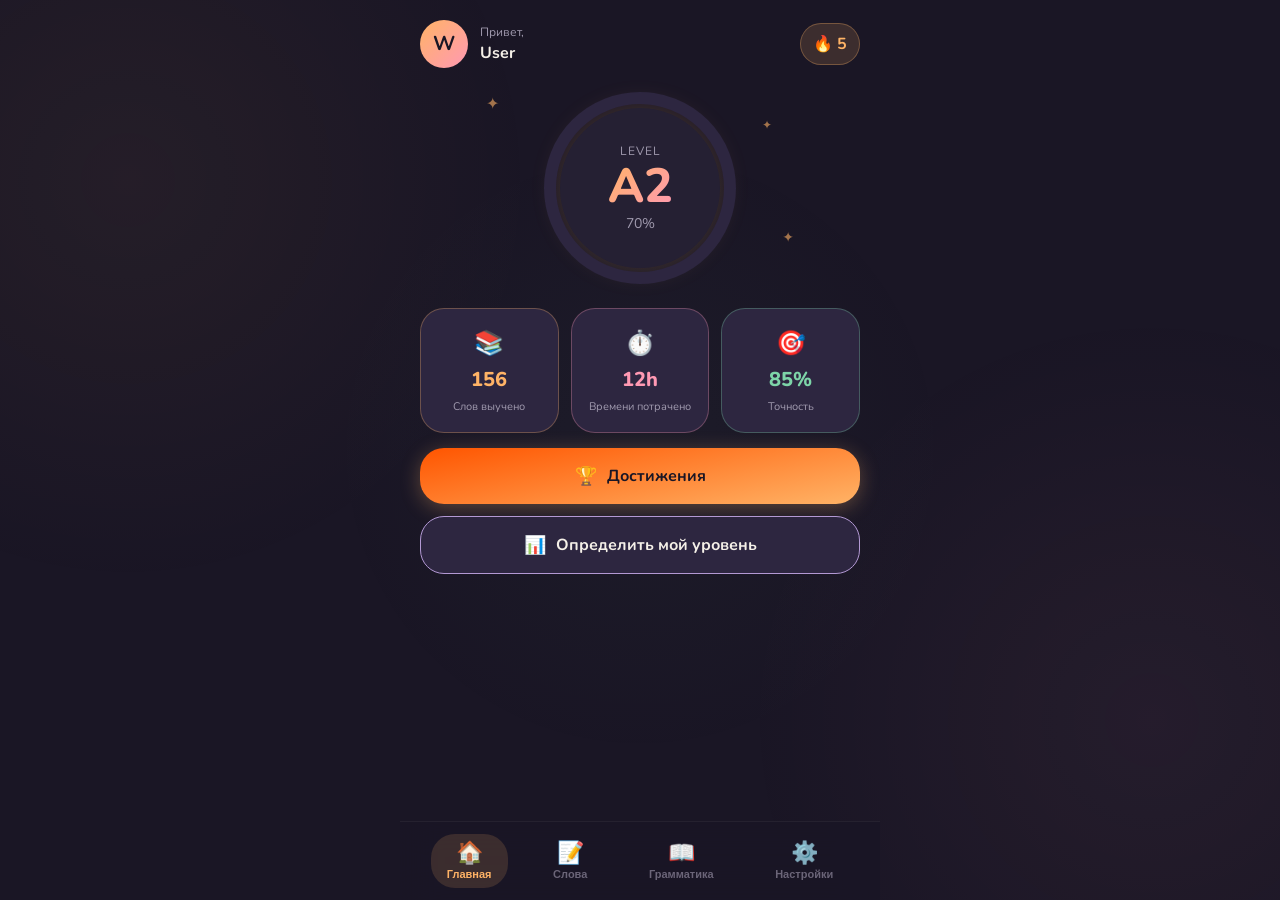
==== index.html @ cc6cb6ab "added tg script" ====
<!DOCTYPE html>
<html lang="ru">
<head>
  <meta charset="UTF-8">
  <meta name="viewport" content="width=device-width, initial-scale=1.0, maximum-scale=1.0, user-scalable=no">
  <title>WordPal - Learn English</title>
  <link rel="preconnect" href="https://fonts.googleapis.com">
  <link rel="preconnect" href="https://fonts.gstatic.com" crossorigin>
  <link href="https://fonts.googleapis.com/css2?family=Nunito:wght@400;500;600;700;800&display=swap" rel="stylesheet">
  <link rel="stylesheet" href="styles.css">
</head>
<body>
  <div class="app">
    <!-- Background decoration -->
    <div class="bg-decoration"></div>

    <!-- Tab Content -->
    <main class="tab-content">
      
      <!-- HOME TAB -->
      <section class="tab-panel active" id="panel-home">
        <div class="home-container">

          <div class="screen active" id="screen-home-main">
            <!-- User info -->
            <div class="user-info">
              <div class="avatar">
                <span>W</span>
              </div>
              <div class="user-details">
                <span class="greeting">Привет,</span>
                <span class="username">User</span>
              </div>
              <div class="streak-badge">
                <span class="fire-icon">🔥</span>
                <span class="streak-count">5</span>
              </div>
            </div>

            <!-- Level Progress Circle -->
            <div class="level-section">
              <div class="level-circle">
                <svg class="progress-ring" viewBox="0 0 200 200">
                  <circle class="progress-bg" cx="100" cy="100" r="90" />
                  <circle class="progress-fill" cx="100" cy="100" r="90" 
                    stroke-dasharray="565.48" stroke-dashoffset="169.64" />
                </svg>
                <div class="level-info">
                  <span class="level-label">Level</span>
                  <span class="level-value">A2</span>
                  <span class="level-progress">70%</span>
                </div>
              </div>
              <div class="floating-stars">
                <span class="star star-1">✦</span>
                <span class="star star-2">✦</span>
                <span class="star star-3">✦</span>
              </div>
            </div>

            <!-- Stats Cards -->
            <div class="stats-grid">
              <div class="stat-card orange">
                <span class="stat-icon">📚</span>
                <span class="stat-value">156</span>
                <span class="stat-label">Слов выучено</span>
              </div>
              <div class="stat-card pink">
                <span class="stat-icon">⏱️</span>
                <span class="stat-value">12h</span>
                <span class="stat-label">Времени потрачено</span>
              </div>
              <div class="stat-card mint">
                <span class="stat-icon">🎯</span>
                <span class="stat-value">85%</span>
                <span class="stat-label">Точность</span>
              </div>
            </div>

            <!-- Action Buttons -->
            <div class="action-buttons">
              <button class="btn btn-primary" onclick="openScreen('home', 'achievements')">
                <span class="btn-icon">🏆</span>
                Достижения
              </button>
              <button class="btn btn-secondary">
                <span class="btn-icon">📊</span>
                Определить мой уровень
              </button>
            </div>
          </div>

          <div class="screen" id="screen-home-achievements">
            <div class="screen-back" onclick="closeScreen('home')">Назад</div>
            <h2 class="section-title">Первые шаги</h2>
            <div class="achievements-grid">
              <div class="achievement-card orange inactive">
                <span class="stat-icon">🌱</span>
                <span class="stat-value">Первое слово</span>
                <span class="stat-label">Выучить первое слово</span>
              </div>
              <div class="achievement-card pink inactive">
                <span class="stat-icon">🔟</span>
                <span class="stat-value">Первая десятка</span>
                <span class="stat-label">10 слов в запасе</span>
              </div>
              <div class="achievement-card mint inactive">
                <span class="stat-icon">🚀</span>
                <span class="stat-value">Быстрый старт</span>
                <span class="stat-label">Заверши сессию из 5 карточек</span>
              </div>
              <div class="achievement-card orange inactive">
                <span class="stat-icon">🌙</span>
                <span class="stat-value">Ночной зубрила</span>
                <span class="stat-label">Открыть приложение ночью</span>
              </div>
            </div>
            <h2 class="section-title">Коллекционер слов</h2>
            <div class="achievements-grid">
              <div class="achievement-card pink inactive">
                <span class="stat-icon">🥉</span>
                <span class="stat-value">Новичок (Bronze)</span>
                <span class="stat-label">50 слов</span>
              </div>
              <div class="achievement-card mint inactive">
                <span class="stat-icon">🥈</span>
                <span class="stat-value">Ученик (Silver)</span>
                <span class="stat-label">150 слов</span>
              </div>
              <div class="achievement-card orange inactive">
                <span class="stat-icon">🥇</span>
                <span class="stat-value">Эрудит (Gold)</span>
                <span class="stat-label">500 слов</span>
              </div>
              <div class="achievement-card pink inactive">
                <span class="stat-icon">💎</span>
                <span class="stat-value">Словареносец</span>
                <span class="stat-label">1000 слов</span>
              </div>
              <div class="achievement-card mint inactive">
                <span class="stat-icon">🧠</span>
                <span class="stat-value">Лингвист-маньяк</span>
                <span class="stat-label">5000 слов</span>
              </div>
              <div class="achievement-card orange inactive">
                <span class="stat-icon">📚</span>
                <span class="stat-value">Коллекционер</span>
                <span class="stat-label">Заверши 3 набора</span>
              </div>
            </div>
            <h2 class="section-title">Мастер карточек</h2>
            <div class="achievements-grid">
              <div class="achievement-card pink inactive">
                <span class="stat-icon">🎯</span>
                <span class="stat-value">Точно в цель</span>
                <span class="stat-label">Сессия из 20 карточек без ошибок</span>
              </div>
              <div class="achievement-card mint inactive">
                <span class="stat-icon">✅</span>
                <span class="stat-value">Идеальный круг</span>
                <span class="stat-label">Дневная цель с точностью 100%</span>
              </div>
              <div class="achievement-card orange inactive">
                <span class="stat-icon">⚡</span>
                <span class="stat-value">Скорострел</span>
                <span class="stat-label">Ответ за 1,5 сек</span>
              </div>
              <div class="achievement-card pink inactive">
                <span class="stat-icon">⏳</span>
                <span class="stat-value">Терпеливый</span>
                <span class="stat-label">24 часа в приложении</span>
              </div>
              <div class="achievement-card mint inactive">
                <span class="stat-icon">🤹</span>
                <span class="stat-value">Жонглер</span>
                <span class="stat-label">Перевернуть 1000 карточек</span>
              </div>
              <div class="achievement-card orange inactive">
                <span class="stat-icon">✍️</span>
                <span class="stat-value">Архивариус</span>
                <span class="stat-label">Создать 5 своих карточек</span>
              </div>
            </div>
            <h2 class="section-title">Дисциплина</h2>
            <div class="achievements-grid">
              <div class="achievement-card pink inactive">
                <span class="stat-icon">🔥</span>
                <span class="stat-value">Разминка</span>
                <span class="stat-label">3 дня подряд</span>
              </div>
              <div class="achievement-card mint inactive">
                <span class="stat-icon">📅</span>
                <span class="stat-value">Вхожу во вкус</span>
                <span class="stat-label">7 дней</span>
              </div>
              <div class="achievement-card orange inactive">
                <span class="stat-icon">🌞</span>
                <span class="stat-value">Привычка</span>
                <span class="stat-label">21 день</span>
              </div>
              <div class="achievement-card pink inactive">
                <span class="stat-icon">🦾</span>
                <span class="stat-value">Железная воля</span>
                <span class="stat-label">50 дней</span>
              </div>
              <div class="achievement-card mint inactive">
                <span class="stat-icon">🏅</span>
                <span class="stat-value">Полгода English'a</span>
                <span class="stat-label">100 дней</span>
              </div>
              <div class="achievement-card orange inactive">
                <span class="stat-icon">🌍</span>
                <span class="stat-value">Преданность</span>
                <span class="stat-label">365 дней</span>
              </div>
              <div class="achievement-card pink inactive">
                <span class="stat-icon">❄️</span>
                <span class="stat-value">Фрустрация</span>
                <span class="stat-label">Использовать заморозку стрика</span>
              </div>
            </div>
            <h2 class="section-title">Социальные</h2>
            <div class="achievements-grid">
              <div class="achievement-card mint inactive">
                <span class="stat-icon">🤝</span>
                <span class="stat-value">Приведи друга</span>
                <span class="stat-label">1 реферал</span>
              </div>
              <div class="achievement-card orange inactive">
                <span class="stat-icon">🌳</span>
                <span class="stat-value">Садовод</span>
                <span class="stat-label">3 друга</span>
              </div>
              <div class="achievement-card pink inactive">
                <span class="stat-icon">🎉</span>
                <span class="stat-value">Английский клуб</span>
                <span class="stat-label">5 друзей</span>
              </div>
            </div>
            <h2 class="section-title">Секретные</h2>
            <div class="achievements-grid">
              <div class="achievement-card mint inactive">
                <span class="stat-icon">🦖</span>
                <span class="stat-value">Динозавр</span>
                <span class="stat-label">Скрыто</span>
              </div>
              <div class="achievement-card orange inactive">
                <span class="stat-icon">🗣️</span>
                <span class="stat-value">Полиглот</span>
                <span class="stat-label">Скрыто</span>
              </div>
            </div>
            <!-- список достижений -->
          </div>
        </div>
      </section>

      <!-- WORDS TAB -->
      <section class="tab-panel" id="panel-words">
        <div class="words-container">

          <h2 class="section-title">Свои списки</h2>
          <div class="theme-list">
            <div class="theme-card">
              <div class="theme-icon travel">✈️</div>
              <div class="theme-info">
                <span class="theme-name">Мой1</span>
                <span class="theme-count">24 words</span>
              </div>
              <div class="theme-progress">
                <div class="progress-bar small">
                  <div class="progress-fill" style="width: 25%"></div>
                </div>
              </div>
            </div>
          </div>

          <h2 class="section-title">По уровню</h2>
          <div class="level-grid">
            <div class="level-card a1">
              <div class="mascot">🐣</div>
              <span class="level-name">A1</span>
              <span class="level-desc">Beginner</span>
              <div class="progress-bar">
                <div class="progress-fill" style="width: 80%"></div>
              </div>
            </div>
            <div class="level-card a2">
              <div class="mascot">🐥</div>
              <span class="level-name">A2</span>
              <span class="level-desc">Elementary</span>
              <div class="progress-bar">
                <div class="progress-fill" style="width: 45%"></div>
              </div>
            </div>
            <div class="level-card b1">
              <div class="mascot">🦊</div>
              <span class="level-name">B1</span>
              <span class="level-desc">Intermediate</span>
              <div class="progress-bar">
                <div class="progress-fill" style="width: 20%"></div>
              </div>
            </div>
            <div class="level-card b2 locked">
              <div class="mascot">🦁</div>
              <span class="level-name">B2</span>
              <span class="level-desc">Upper-Int</span>
              <div class="lock-icon">🔒</div>
            </div>
          </div>

          <h2 class="section-title">Темы</h2>
          <div class="theme-list">
            <div class="theme-card">
              <div class="theme-icon travel">✈️</div>
              <div class="theme-info">
                <span class="theme-name">Travel</span>
                <span class="theme-count">24 words</span>
              </div>
              <div class="theme-progress">
                <div class="progress-bar small">
                  <div class="progress-fill" style="width: 25%"></div>
                </div>
              </div>
            </div>
            <div class="theme-card">
              <div class="theme-icon food">🍕</div>
              <div class="theme-info">
                <span class="theme-name">Food & Drinks</span>
                <span class="theme-count">32 words</span>
              </div>
              <div class="theme-progress">
                <div class="progress-bar small">
                  <div class="progress-fill" style="width: 85%"></div>
                </div>
              </div>
            </div>
            <div class="theme-card">
              <div class="theme-icon business">💼</div>
              <div class="theme-info">
                <span class="theme-name">Business</span>
                <span class="theme-count">28 words</span>
              </div>
              <div class="theme-progress">
                <div class="progress-bar small">
                  <div class="progress-fill" style="width: 30%"></div>
                </div>
              </div>
            </div>
            <div class="theme-card">
              <div class="theme-icon emotions">💭</div>
              <div class="theme-info">
                <span class="theme-name">Emotions</span>
                <span class="theme-count">20 words</span>
              </div>
              <div class="theme-progress">
                <div class="progress-bar small">
                  <div class="progress-fill" style="width: 50%"></div>
                </div>
              </div>
            </div>
            <div class="theme-card">
              <div class="theme-icon home">🏠</div>
              <div class="theme-info">
                <span class="theme-name">Home & Family</span>
                <span class="theme-count">36 words</span>
              </div>
              <div class="theme-progress">
                <div class="progress-bar small">
                  <div class="progress-fill" style="width: 70%"></div>
                </div>
              </div>
            </div>
          </div>
        </div>
      </section>

      <!-- GRAMMAR TAB -->
      <section class="tab-panel" id="panel-grammar">
        <div class="grammar-container">
          <div class="coming-soon">
            <div class="lock-animation">
              <span class="big-lock">🔒</span>
              <div class="zzz">
                <span>Z</span>
                <span>z</span>
                <span>z</span>
              </div>
            </div>
            <h2 class="coming-title">Coming Soon!</h2>
            <p class="coming-desc">Grammar lessons are being prepared by our cute owls</p>
            <div class="premium-badge">
              <span class="crown">👑</span>
              <span>Premium Feature</span>
            </div>
          </div>
        </div>
      </section>

      <!-- SETTINGS TAB -->
      <section class="tab-panel" id="panel-settings">
        <div class="settings-container">
          <h2 class="settings-title">Settings</h2>
          
          <div class="settings-list">
            <div class="settings-card">
              <div class="settings-icon orange">🎯</div>
              <div class="settings-info">
                <span class="settings-name">Daily Goal</span>
                <span class="settings-value">10 words</span>
              </div>
              <span class="chevron">›</span>
            </div>
            
            <div class="settings-card">
              <div class="settings-icon pink">🔔</div>
              <div class="settings-info">
                <span class="settings-name">Reminders</span>
                <span class="settings-value">9:00 AM</span>
              </div>
              <label class="toggle">
                <input type="checkbox" checked>
                <span class="toggle-slider"></span>
              </label>
            </div>
            
            <div class="settings-card">
              <div class="settings-icon lavender">🌙</div>
              <div class="settings-info">
                <span class="settings-name">Theme</span>
                <span class="settings-value">Dark</span>
              </div>
              <span class="chevron">›</span>
            </div>
            
            <div class="settings-card">
              <div class="settings-icon mint">👥</div>
              <div class="settings-info">
                <span class="settings-name">Invite Friend</span>
                <span class="settings-value">Get bonus!</span>
              </div>
              <span class="chevron">›</span>
            </div>
            
            <div class="settings-card premium">
              <div class="settings-icon gold">👑</div>
              <div class="settings-info">
                <span class="settings-name">Buy Premium</span>
                <span class="settings-value premium-text">Unlock all features</span>
              </div>
              <div class="sparkles">✨</div>
            </div>
            
            <div class="settings-card danger">
              <div class="settings-icon red">🗑️</div>
              <div class="settings-info">
                <span class="settings-name">Reset Progress</span>
                <span class="settings-value danger-text">Start over</span>
              </div>
              <span class="chevron">›</span>
            </div>
          </div>

          <p class="version">WordPal v1.0.0</p>
        </div>
      </section>

    </main>

    <!-- Bottom Navigation -->
    <nav class="bottom-nav">
      <button class="nav-item active" data-tab="home">
        <span class="nav-icon">🏠</span>
        <span class="nav-label">Главная</span>
      </button>
      <button class="nav-item" data-tab="words">
        <span class="nav-icon">📝</span>
        <span class="nav-label">Слова</span>
      </button>
      <button class="nav-item" data-tab="grammar">
        <span class="nav-icon">📖</span>
        <span class="nav-label">Грамматика</span>
      </button>
      <button class="nav-item" data-tab="settings">
        <span class="nav-icon">⚙️</span>
        <span class="nav-label">Настройки</span>
      </button>
    </nav>
  </div>

  <script src="https://telegram.org/js/telegram-web-app.js?62"></script>
  <script src="app.js"></script>
</body>
</html>
---- styles.css ----
/* ============================================
   WordPal - Telegram Mini App Styles
   ============================================ */

/* CSS Variables */
:root {
  /* Colors */
  --bg-primary: #1a1625;
  --bg-secondary: #252033;
  --bg-card: #2d2640;
  --text-primary: #f5f0e8;
  --text-secondary: #a09aae;
  --text-muted: #6b6578;
  
  /* Accent colors */
  --orange: #ffb366;
  --orange-bg: rgba(255, 179, 102, 0.15);
  --pink: #ff99b3;
  --pink-bg: rgba(255, 153, 179, 0.15);
  --mint: #7dd4a8;
  --mint-bg: rgba(125, 212, 168, 0.15);
  --lavender: #b399d4;
  --lavender-bg: rgba(179, 153, 212, 0.15);
  --coral: #ff8a80;
  --gold: #ffd700;
  
  /* Sizing */
  --radius-sm: 12px;
  --radius-md: 16px;
  --radius-lg: 24px;
  --radius-xl: 32px;
  --radius-full: 9999px;
  
  /* Shadows */
  --shadow-sm: 0 2px 8px rgba(0, 0, 0, 0.2);
  --shadow-md: 0 4px 16px rgba(0, 0, 0, 0.25);
  --shadow-glow: 0 0 30px rgba(255, 179, 102, 0.2);
}

/* Reset & Base */
*, *::before, *::after {
  margin: 0;
  padding: 0;
  box-sizing: border-box;
}

html, body, * {
  -webkit-user-select: none !important;
  -moz-user-select: none !important;
  -ms-user-select: none !important;
  user-select: none !important;
  -webkit-touch-callout: none !important;
}

html, body {
  height: 100%;
  overflow: hidden;
}

body {
  font-family: 'Nunito', system-ui, -apple-system, sans-serif;
  background: var(--bg-primary);
  color: var(--text-primary);
  line-height: 1.5;
  -webkit-font-smoothing: antialiased;
}

/* App Container */
.app {
  position: relative;
  display: flex;
  flex-direction: column;
  height: 100vh;
  height: 100dvh;
  max-width: 480px;
  margin: 0 auto;
  overflow: hidden;
}

/* Background Decoration */
.bg-decoration {
  position: fixed;
  top: 0;
  left: 0;
  right: 0;
  bottom: 0;
  background: 
    radial-gradient(circle at 10% 20%, rgba(255, 179, 102, 0.05) 0%, transparent 30%),
    radial-gradient(circle at 90% 80%, rgba(255, 153, 179, 0.05) 0%, transparent 30%),
    radial-gradient(circle at 50% 50%, rgba(125, 212, 168, 0.03) 0%, transparent 40%);
  pointer-events: none;
  z-index: 0;
}

/* Tab Content */
.tab-content {
  flex: 1;
  overflow-y: auto;
  overflow-x: hidden;
  padding-bottom: 80px;
  z-index: 1;
}

.tab-panel {
  display: none;
  padding: 20px;
  animation: fadeIn 0.3s ease;
}

.tab-panel.active {
  display: block;
}

.screen {
  display: none;
}

.screen.active {
  display: block;
}

.screen-back {
  cursor: pointer;
  color: #ffffff;
  margin-bottom: 10px;
}

#screen-home-achievements {
  padding-top: 60px;   /* отталкивает контент вниз */
}

@keyframes fadeIn {
  from { opacity: 0; transform: translateY(10px); }
  to { opacity: 1; transform: translateY(0); }
}

/* ============================================
   HOME TAB
   ============================================ */

.home-container {
  display: flex;
  flex-direction: column;
  gap: 24px;
}

/* User Info */
.user-info {
  display: flex;
  align-items: center;
  gap: 12px;
}

.avatar {
  width: 48px;
  height: 48px;
  background: linear-gradient(135deg, var(--orange), var(--pink));
  border-radius: var(--radius-full);
  display: flex;
  align-items: center;
  justify-content: center;
  font-weight: 700;
  font-size: 20px;
  color: var(--bg-primary);
}

.user-details {
  flex: 1;
  display: flex;
  flex-direction: column;
}

.greeting {
  font-size: 12px;
  color: var(--text-secondary);
}

.username {
  font-size: 16px;
  font-weight: 700;
}

.streak-badge {
  display: flex;
  align-items: center;
  gap: 4px;
  background: var(--orange-bg);
  padding: 8px 12px;
  border-radius: var(--radius-full);
  border: 1px solid rgba(255, 179, 102, 0.3);
}

.fire-icon {
  font-size: 16px;
}

.streak-count {
  font-weight: 700;
  color: var(--orange);
}

/* Level Section */
.level-section {
  position: relative;
  display: flex;
  justify-content: center;
  padding: 20px 0;
}

.level-circle {
  position: relative;
  width: 200px;
  height: 200px;
}

.progress-ring {
  width: 100%;
  height: 100%;
  transform: rotate(-90deg);
}

.progress-bg {
  fill: none;
  stroke: var(--bg-card);
  stroke-width: 12;
}

.progress-fill {
  fill: none;
  stroke: url(#gradient);
  stroke-width: 12;
  stroke-linecap: round;
  transition: stroke-dashoffset 0.5s ease;
}

.level-circle::before {
  content: '';
  position: absolute;
  top: 50%;
  left: 50%;
  transform: translate(-50%, -50%);
  width: 160px;
  height: 160px;
  background: var(--bg-secondary);
  border-radius: var(--radius-full);
  box-shadow: var(--shadow-glow);
}

.level-info {
  position: absolute;
  top: 50%;
  left: 50%;
  transform: translate(-50%, -50%);
  display: flex;
  flex-direction: column;
  align-items: center;
  text-align: center;
}

.level-label {
  font-size: 12px;
  color: var(--text-secondary);
  text-transform: uppercase;
  letter-spacing: 1px;
}

.level-value {
  font-size: 48px;
  font-weight: 800;
  background: linear-gradient(135deg, var(--orange), var(--pink));
  -webkit-background-clip: text;
  -webkit-text-fill-color: transparent;
  background-clip: text;
  line-height: 1.1;
}

.level-progress {
  font-size: 14px;
  color: var(--text-secondary);
}

/* Floating Stars */
.floating-stars {
  position: absolute;
  top: 0;
  left: 0;
  right: 0;
  bottom: 0;
  pointer-events: none;
}

.star {
  position: absolute;
  color: var(--orange);
  opacity: 0.6;
  animation: float 3s ease-in-out infinite;
}

.star-1 {
  top: 10%;
  left: 15%;
  font-size: 16px;
  animation-delay: 0s;
}

.star-2 {
  top: 20%;
  right: 20%;
  font-size: 12px;
  animation-delay: 1s;
}

.star-3 {
  bottom: 25%;
  right: 15%;
  font-size: 14px;
  animation-delay: 2s;
}

@keyframes float {
  0%, 100% { transform: translateY(0); }
  50% { transform: translateY(-10px); }
}

/* Achievements Section */

.achievements-grid {
  display: grid;
  grid-template-columns: repeat(2, 1fr);
  gap: 12px;
  margin-bottom: 10px;
}

.achievement-card {
  background: var(--bg-card);
  border-radius: var(--radius-lg);
  padding: 16px 12px;
  display: flex;
  flex-direction: column;
  align-items: center;
  gap: 4px;
  border: 1px solid transparent;
  transition: transform 0.2s ease, border-color 0.2s ease;
}

.achievement-card.orange { border-color: rgba(255, 179, 102, 0.3); }
.achievement-card.pink { border-color: rgba(255, 153, 179, 0.3); }
.achievement-card.mint { border-color: rgba(125, 212, 168, 0.3); }

.achievement-card.orange .stat-value { color: var(--orange); }
.achievement-card.pink .stat-value { color: var(--pink); }
.achievement-card.mint .stat-value { color: var(--mint); }

.achievement-card.inactive {
  background: #686868;
  border-color: #e0e0e0;
  color: #9e9e9e;
  filter: grayscale(100%);
  box-shadow: none;
}

/* Stats Grid */
.stats-grid {
  display: grid;
  grid-template-columns: repeat(3, 1fr);
  gap: 12px;
}

.stat-card {
  background: var(--bg-card);
  border-radius: var(--radius-lg);
  padding: 16px 12px;
  display: flex;
  flex-direction: column;
  align-items: center;
  gap: 4px;
  border: 1px solid transparent;
  transition: transform 0.2s ease, border-color 0.2s ease;
}

.stat-card:active {
  transform: scale(0.98);
}

.stat-card.orange { border-color: rgba(255, 179, 102, 0.3); }
.stat-card.pink { border-color: rgba(255, 153, 179, 0.3); }
.stat-card.mint { border-color: rgba(125, 212, 168, 0.3); }

.stat-icon {
  font-size: 24px;
}

.stat-value {
  font-size: 20px;
  font-weight: 800;
  text-align: center;
}

.stat-card.orange .stat-value { color: var(--orange); }
.stat-card.pink .stat-value { color: var(--pink); }
.stat-card.mint .stat-value { color: var(--mint); }

.stat-label {
  font-size: 11px;
  color: var(--text-secondary);
  text-align: center;
}

/* Back Button */
.screen-back {
  position: fixed;
  top: 10px;
  left: 10px;
  z-index: 50;
  background: var(--bg-card);
  color: var(--text-primary);
  border-radius: var(--radius-full);
  padding: 10px 18px;
  box-shadow: 0 4px 16px rgba(0, 0, 0, 0.4);
}


/* Action Buttons */
.action-buttons {
  display: flex;
  flex-direction: column;
  gap: 12px;
  margin-top: 15px;
}

.btn {
  display: flex;
  align-items: center;
  justify-content: center;
  gap: 10px;
  padding: 16px 24px;
  border: none;
  border-radius: var(--radius-lg);
  font-family: inherit;
  font-size: 16px;
  font-weight: 700;
  cursor: pointer;
  transition: transform 0.2s ease, box-shadow 0.2s ease;
}

.btn:active {
  transform: scale(0.98);
}

.btn-primary {
  background: linear-gradient(350deg, var(--orange), #ff5500);
  color: var(--bg-primary);
  box-shadow: 0 4px 20px rgba(255, 179, 102, 0.3);
}

.btn-primary:hover {
  box-shadow: 0 6px 25px rgba(255, 179, 102, 0.4);
}

.btn-secondary {
  background: var(--bg-card);
  color: var(--text-primary);
  border: 1px solid var(--lavender);
}

.btn-icon {
  font-size: 18px;
}

/* ============================================
   WORDS TAB
   ============================================ */

.words-container {
  display: flex;
  flex-direction: column;
  gap: 20px;
}

.section-title {
  font-size: 18px;
  font-weight: 700;
  color: var(--text-secondary);
  margin-bottom: 4px;
}

/* Level Grid */
.level-grid {
  display: grid;
  grid-template-columns: repeat(2, 1fr);
  gap: 12px;
}

.level-card {
  background: var(--bg-card);
  border-radius: var(--radius-lg);
  padding: 16px;
  display: flex;
  flex-direction: column;
  align-items: center;
  gap: 8px;
  border: 2px solid transparent;
  transition: transform 0.2s ease, border-color 0.2s ease;
  position: relative;
}

.level-card:active {
  transform: scale(0.98);
}

.level-card.a1 { border-color: rgba(255, 215, 0, 0.3); }
.level-card.a2 { border-color: rgba(255, 179, 102, 0.3); }
.level-card.b1 { border-color: rgba(255, 153, 179, 0.3); }
.level-card.b2 { border-color: rgba(179, 153, 212, 0.3); }

.level-card.locked {
  opacity: 0.6;
}

.mascot {
  font-size: 40px;
  line-height: 1;
}

.level-name {
  font-size: 20px;
  font-weight: 800;
}

.level-card.a1 .level-name { color: var(--gold); }
.level-card.a2 .level-name { color: var(--orange); }
.level-card.b1 .level-name { color: var(--pink); }
.level-card.b2 .level-name { color: var(--lavender); }

.level-desc {
  font-size: 12px;
  color: var(--text-secondary);
}

.level-card .progress-bar {
  width: 100%;
  height: 6px;
  background: var(--bg-secondary);
  border-radius: var(--radius-full);
  overflow: hidden;
  margin-top: 4px;
}

.level-card .progress-fill {
  height: 100%;
  border-radius: var(--radius-full);
  transition: width 0.3s ease;
}

.level-card.a1 .progress-fill { background: var(--gold); }
.level-card.a2 .progress-fill { background: var(--orange); }
.level-card.b1 .progress-fill { background: var(--pink); }

.lock-icon {
  font-size: 20px;
  margin-top: 4px;
}

/* Theme List */
.theme-list {
  display: flex;
  flex-direction: column;
  gap: 10px;
}

.theme-card {
  display: flex;
  align-items: center;
  gap: 14px;
  background: var(--bg-card);
  border-radius: var(--radius-lg);
  padding: 14px 16px;
  transition: transform 0.2s ease;
}

.theme-card:active {
  transform: scale(0.98);
}

.theme-icon {
  width: 44px;
  height: 44px;
  border-radius: var(--radius-md);
  display: flex;
  align-items: center;
  justify-content: center;
  font-size: 22px;
}

.theme-icon.travel { background: var(--mint-bg); }
.theme-icon.food { background: var(--orange-bg); }
.theme-icon.business { background: var(--lavender-bg); }
.theme-icon.emotions { background: var(--pink-bg); }
.theme-icon.home { background: rgba(255, 215, 0, 0.15); }

.theme-info {
  flex: 1;
  display: flex;
  flex-direction: column;
}

.theme-name {
  font-size: 15px;
  font-weight: 600;
}

.theme-count {
  font-size: 12px;
  color: var(--text-secondary);
}

.theme-progress {
  width: 60px;
}

.progress-bar.small {
  height: 4px;
  background: var(--bg-secondary);
  border-radius: var(--radius-full);
  overflow: hidden;
}

.progress-bar.small .progress-fill {
  height: 100%;
  background: var(--mint);
  border-radius: var(--radius-full);
}

/* ============================================
   GRAMMAR TAB
   ============================================ */

.grammar-container {
  display: flex;
  align-items: center;
  justify-content: center;
  min-height: 70vh;
}

.coming-soon {
  display: flex;
  flex-direction: column;
  align-items: center;
  text-align: center;
  gap: 16px;
}

.lock-animation {
  position: relative;
  margin-bottom: 8px;
}

.big-lock {
  font-size: 80px;
  filter: grayscale(0.3);
}

.zzz {
  position: absolute;
  top: -10px;
  right: -20px;
  display: flex;
  flex-direction: column;
  gap: 2px;
}

.zzz span {
  color: var(--lavender);
  font-weight: 800;
  animation: zzz 2s ease-in-out infinite;
}

.zzz span:nth-child(1) { font-size: 20px; animation-delay: 0s; }
.zzz span:nth-child(2) { font-size: 16px; animation-delay: 0.3s; opacity: 0.7; }
.zzz span:nth-child(3) { font-size: 12px; animation-delay: 0.6s; opacity: 0.5; }

@keyframes zzz {
  0%, 100% { transform: translateY(0) rotate(0deg); opacity: 1; }
  50% { transform: translateY(-5px) rotate(5deg); opacity: 0.7; }
}

.coming-title {
  font-size: 28px;
  font-weight: 800;
  background: linear-gradient(135deg, var(--lavender), var(--pink));
  -webkit-background-clip: text;
  -webkit-text-fill-color: transparent;
  background-clip: text;
}

.coming-desc {
  font-size: 14px;
  color: var(--text-secondary);
  max-width: 250px;
}

.premium-badge {
  display: flex;
  align-items: center;
  gap: 8px;
  background: linear-gradient(135deg, rgba(255, 215, 0, 0.2), rgba(255, 179, 102, 0.2));
  border: 1px solid rgba(255, 215, 0, 0.3);
  padding: 10px 20px;
  border-radius: var(--radius-full);
  font-size: 14px;
  font-weight: 600;
  color: var(--gold);
}

.crown {
  font-size: 18px;
}

/* ============================================
   SETTINGS TAB
   ============================================ */

.settings-container {
  display: flex;
  flex-direction: column;
  gap: 20px;
}

.settings-title {
  font-size: 24px;
  font-weight: 800;
}

.settings-list {
  display: flex;
  flex-direction: column;
  gap: 10px;
}

.settings-card {
  display: flex;
  align-items: center;
  gap: 14px;
  background: var(--bg-card);
  border-radius: var(--radius-lg);
  padding: 14px 16px;
  transition: transform 0.2s ease;
  cursor: pointer;
}

.settings-card:active {
  transform: scale(0.98);
}

.settings-card.premium {
  background: linear-gradient(135deg, rgba(255, 215, 0, 0.1), rgba(255, 179, 102, 0.1));
  border: 1px solid rgba(255, 215, 0, 0.2);
}

.settings-card.danger {
  border: 1px solid rgba(255, 99, 99, 0.2);
}

.settings-icon {
  width: 44px;
  height: 44px;
  border-radius: var(--radius-md);
  display: flex;
  align-items: center;
  justify-content: center;
  font-size: 20px;
}

.settings-icon.orange { background: var(--orange-bg); }
.settings-icon.pink { background: var(--pink-bg); }
.settings-icon.lavender { background: var(--lavender-bg); }
.settings-icon.mint { background: var(--mint-bg); }
.settings-icon.gold { background: rgba(255, 215, 0, 0.15); }
.settings-icon.red { background: rgba(255, 99, 99, 0.15); }

.settings-info {
  flex: 1;
  display: flex;
  flex-direction: column;
}

.settings-name {
  font-size: 15px;
  font-weight: 600;
}

.settings-value {
  font-size: 12px;
  color: var(--text-secondary);
}

.settings-value.premium-text {
  color: var(--gold);
}

.settings-value.danger-text {
  color: var(--coral);
}

.chevron {
  font-size: 20px;
  color: var(--text-muted);
  font-weight: 300;
}

.sparkles {
  font-size: 18px;
}

/* Toggle Switch */
.toggle {
  position: relative;
  display: inline-block;
  width: 50px;
  height: 28px;
}

.toggle input {
  opacity: 0;
  width: 0;
  height: 0;
}

.toggle-slider {
  position: absolute;
  cursor: pointer;
  top: 0;
  left: 0;
  right: 0;
  bottom: 0;
  background: var(--bg-secondary);
  border-radius: var(--radius-full);
  transition: 0.3s;
}

.toggle-slider::before {
  position: absolute;
  content: "";
  height: 22px;
  width: 22px;
  left: 3px;
  bottom: 3px;
  background: var(--text-secondary);
  border-radius: var(--radius-full);
  transition: 0.3s;
}

.toggle input:checked + .toggle-slider {
  background: var(--mint);
}

.toggle input:checked + .toggle-slider::before {
  transform: translateX(22px);
  background: white;
}

.version {
  text-align: center;
  font-size: 12px;
  color: var(--text-muted);
  margin-top: 20px;
}

/* ============================================
   BOTTOM NAVIGATION
   ============================================ */

.bottom-nav {
  position: fixed;
  bottom: 0;
  left: 50%;
  transform: translateX(-50%);
  width: 100%;
  max-width: 480px;
  display: flex;
  justify-content: space-around;
  align-items: center;
  padding: 12px 16px;
  padding-bottom: calc(12px + env(safe-area-inset-bottom, 0px));
  background: rgba(26, 22, 37, 0.95);
  backdrop-filter: blur(20px);
  -webkit-backdrop-filter: blur(20px);
  border-top: 1px solid rgba(255, 255, 255, 0.05);
  z-index: 100;
}

.nav-item {
  display: flex;
  flex-direction: column;
  align-items: center;
  gap: 4px;
  background: none;
  border: none;
  padding: 8px 16px;
  border-radius: var(--radius-lg);
  cursor: pointer;
  transition: all 0.2s ease;
  color: var(--text-muted);
}

.nav-item:active {
  transform: scale(0.95);
}

.nav-item.active {
  color: var(--orange);
  background: var(--orange-bg);
}

.nav-icon {
  font-size: 22px;
  line-height: 1;
}

.nav-label {
  font-size: 11px;
  font-weight: 600;
}

/* SVG Gradient Definition */
svg defs {
  display: none;
}
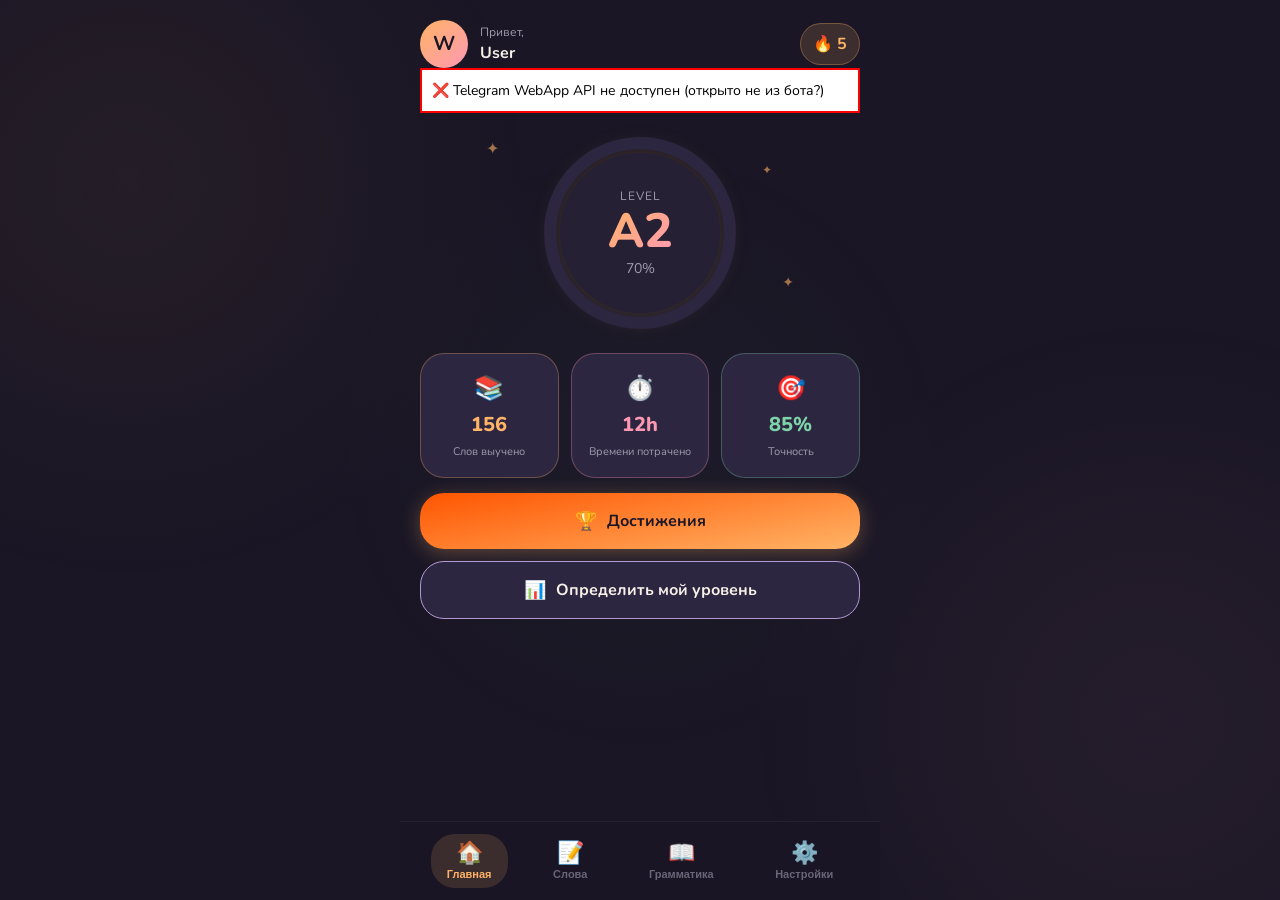
==== commit a5c28a3a: "test tg object2" ====
--- a/index.html
+++ b/index.html
@@ -1,5 +1,6 @@
 <!DOCTYPE html>
 <html lang="ru">
+
 <head>
   <meta charset="UTF-8">
   <meta name="viewport" content="width=device-width, initial-scale=1.0, maximum-scale=1.0, user-scalable=no">
@@ -9,6 +10,7 @@
   <link href="https://fonts.googleapis.com/css2?family=Nunito:wght@400;500;600;700;800&display=swap" rel="stylesheet">
   <link rel="stylesheet" href="styles.css">
 </head>
+
 <body>
   <div class="app">
     <!-- Background decoration -->
@@ -16,7 +18,7 @@
 
     <!-- Tab Content -->
     <main class="tab-content">
-      
+
       <!-- HOME TAB -->
       <section class="tab-panel active" id="panel-home">
         <div class="home-container">
@@ -37,13 +39,18 @@
               </div>
             </div>
 
+            <div id="tg-debug"
+              style="background:white; color:black; padding:10px; font-size:14px; border:2px solid red;">
+              Проверка Telegram...
+            </div>
+
             <!-- Level Progress Circle -->
             <div class="level-section">
               <div class="level-circle">
                 <svg class="progress-ring" viewBox="0 0 200 200">
                   <circle class="progress-bg" cx="100" cy="100" r="90" />
-                  <circle class="progress-fill" cx="100" cy="100" r="90" 
-                    stroke-dasharray="565.48" stroke-dashoffset="169.64" />
+                  <circle class="progress-fill" cx="100" cy="100" r="90" stroke-dasharray="565.48"
+                    stroke-dashoffset="169.64" />
                 </svg>
                 <div class="level-info">
                   <span class="level-label">Level</span>
@@ -401,7 +408,7 @@
       <section class="tab-panel" id="panel-settings">
         <div class="settings-container">
           <h2 class="settings-title">Settings</h2>
-          
+
           <div class="settings-list">
             <div class="settings-card">
               <div class="settings-icon orange">🎯</div>
@@ -411,7 +418,7 @@
               </div>
               <span class="chevron">›</span>
             </div>
-            
+
             <div class="settings-card">
               <div class="settings-icon pink">🔔</div>
               <div class="settings-info">
@@ -423,7 +430,7 @@
                 <span class="toggle-slider"></span>
               </label>
             </div>
-            
+
             <div class="settings-card">
               <div class="settings-icon lavender">🌙</div>
               <div class="settings-info">
@@ -432,7 +439,7 @@
               </div>
               <span class="chevron">›</span>
             </div>
-            
+
             <div class="settings-card">
               <div class="settings-icon mint">👥</div>
               <div class="settings-info">
@@ -441,7 +448,7 @@
               </div>
               <span class="chevron">›</span>
             </div>
-            
+
             <div class="settings-card premium">
               <div class="settings-icon gold">👑</div>
               <div class="settings-info">
@@ -450,7 +457,7 @@
               </div>
               <div class="sparkles">✨</div>
             </div>
-            
+
             <div class="settings-card danger">
               <div class="settings-icon red">🗑️</div>
               <div class="settings-info">
@@ -489,6 +496,19 @@
   </div>
 
   <script src="https://telegram.org/js/telegram-web-app.js?62"></script>
+  <script>
+    if (window.Telegram && window.Telegram.WebApp) {
+      const user = window.Telegram.WebApp.initDataUnsafe.user;
+      document.getElementById('tg-debug').innerHTML =
+        '<b>Данные от Telegram:</b><br>' +
+        'ID: ' + (user ? user.id : 'нет') + '<br>' +
+        'Имя: ' + (user ? user.first_name : 'нет') + '<br>' +
+        'Username: ' + (user ? user.username : 'нет');
+    } else {
+      document.getElementById('tg-debug').innerHTML = '❌ Telegram WebApp API не доступен (открыто не из бота?)';
+    }
+  </script>
   <script src="app.js"></script>
 </body>
-</html>
+
+</html>
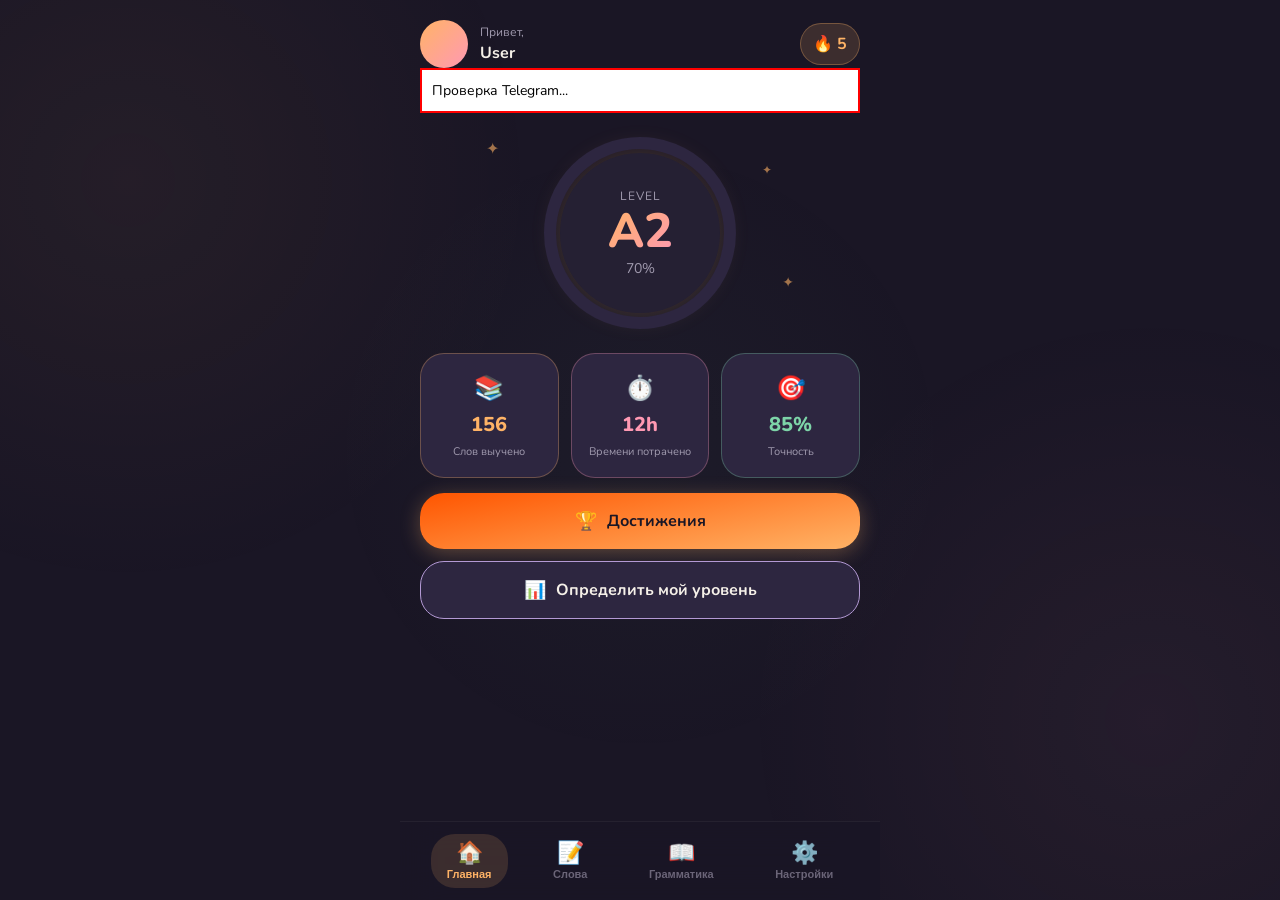
==== commit ba19fdfa: "greetings with true name" ====
--- a/index.html
+++ b/index.html
@@ -26,12 +26,10 @@
           <div class="screen active" id="screen-home-main">
             <!-- User info -->
             <div class="user-info">
-              <div class="avatar">
-                <span>W</span>
-              </div>
+              <div class="avatar" id="avatar"></div>
               <div class="user-details">
                 <span class="greeting">Привет,</span>
-                <span class="username">User</span>
+                <span class="username" id="name">User</span>
               </div>
               <div class="streak-badge">
                 <span class="fire-icon">🔥</span>
@@ -496,18 +494,6 @@
   </div>
 
   <script src="https://telegram.org/js/telegram-web-app.js?62"></script>
-  <script>
-    if (window.Telegram && window.Telegram.WebApp) {
-      const user = window.Telegram.WebApp.initDataUnsafe.user;
-      document.getElementById('tg-debug').innerHTML =
-        '<b>Данные от Telegram:</b><br>' +
-        'ID: ' + (user ? user.id : 'нет') + '<br>' +
-        'Имя: ' + (user ? user.first_name : 'нет') + '<br>' +
-        'Username: ' + (user ? user.username : 'нет');
-    } else {
-      document.getElementById('tg-debug').innerHTML = '❌ Telegram WebApp API не доступен (открыто не из бота?)';
-    }
-  </script>
   <script src="app.js"></script>
 </body>
 
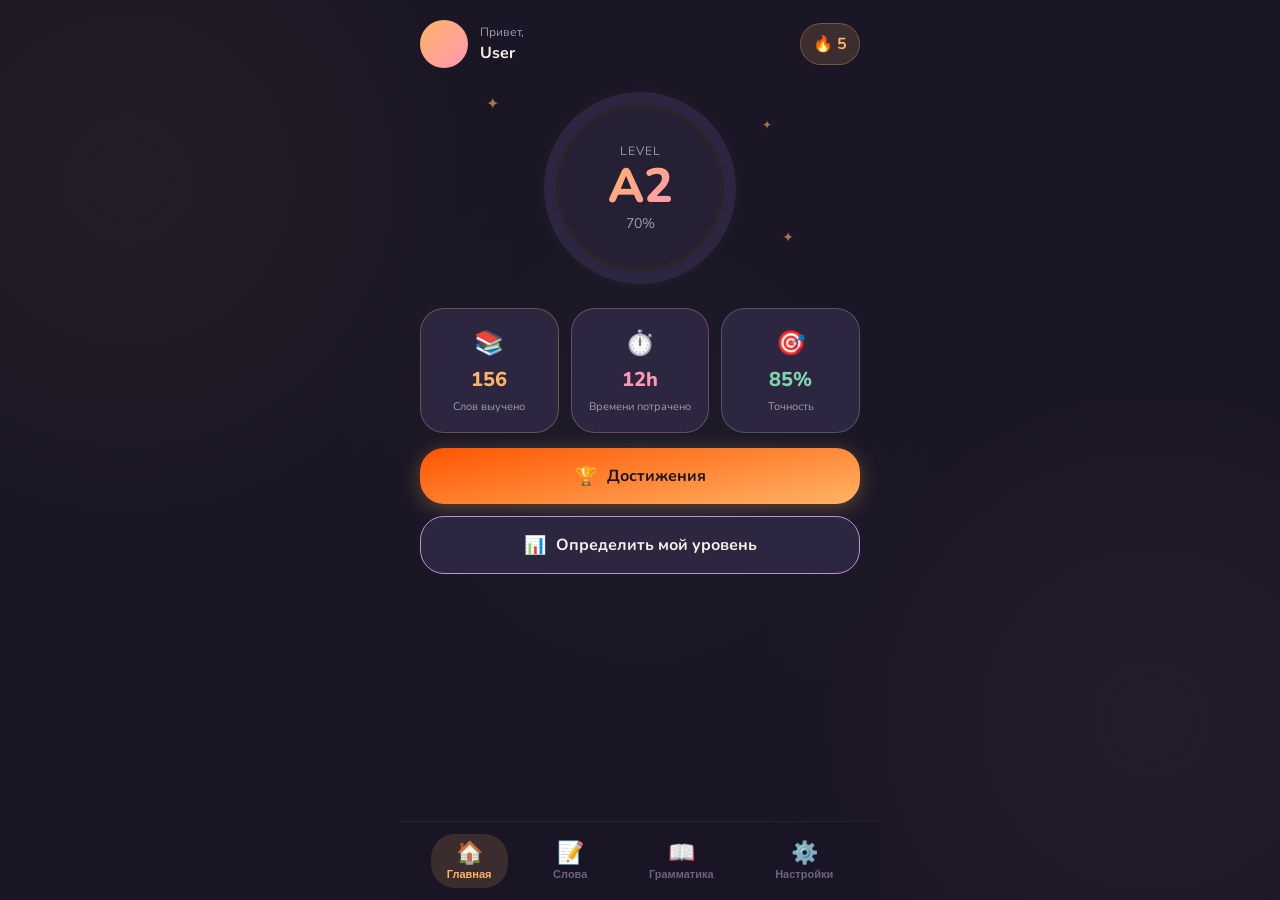
==== commit 977c47ce: "greetings with true name3" ====
--- a/index.html
+++ b/index.html
@@ -35,11 +35,6 @@
                 <span class="fire-icon">🔥</span>
                 <span class="streak-count">5</span>
               </div>
-            </div>
-
-            <div id="tg-debug"
-              style="background:white; color:black; padding:10px; font-size:14px; border:2px solid red;">
-              Проверка Telegram...
             </div>
 
             <!-- Level Progress Circle -->
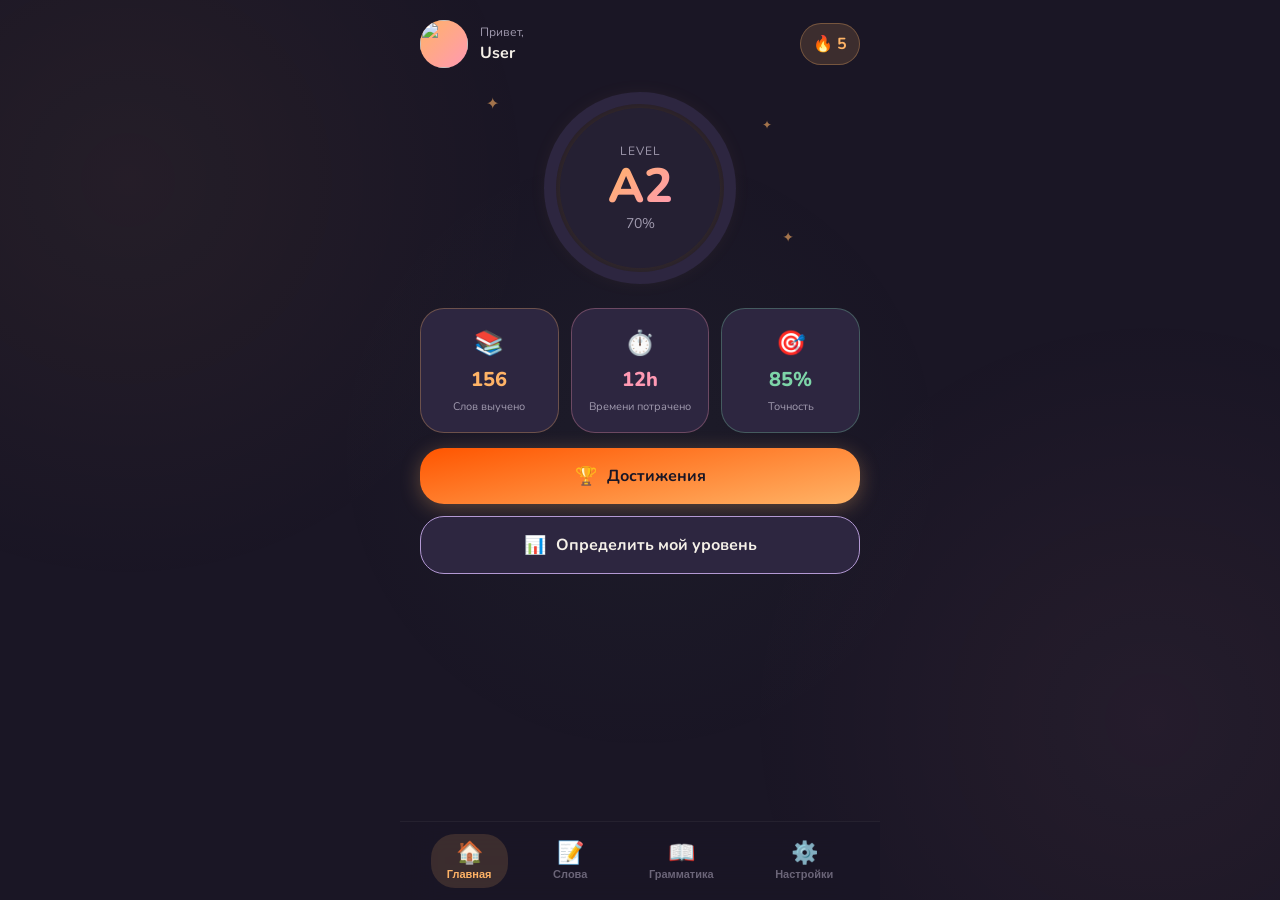
==== commit 370d504b: "styles for avatar div" ====
--- a/index.html
+++ b/index.html
@@ -26,7 +26,7 @@
           <div class="screen active" id="screen-home-main">
             <!-- User info -->
             <div class="user-info">
-              <div class="avatar" id="avatar"></div>
+              <div class="avatar" id="avatar"><img src="https://encrypted-tbn0.gstatic.com/images?q=tbn:ANd9GcTr-oM39OqBCgUncMTs88Hk7fWuEPiihQaxmw&s" alt=""></div>
               <div class="user-details">
                 <span class="greeting">Привет,</span>
                 <span class="username" id="name">User</span>
--- a/styles.css
+++ b/styles.css
@@ -164,6 +164,13 @@
   color: var(--bg-primary);
 }
 
+.avatar img {
+  width: 100%;
+  height: 100%;
+  object-fit: cover;
+  border-radius: inherit;
+}
+
 .user-details {
   flex: 1;
   display: flex;
